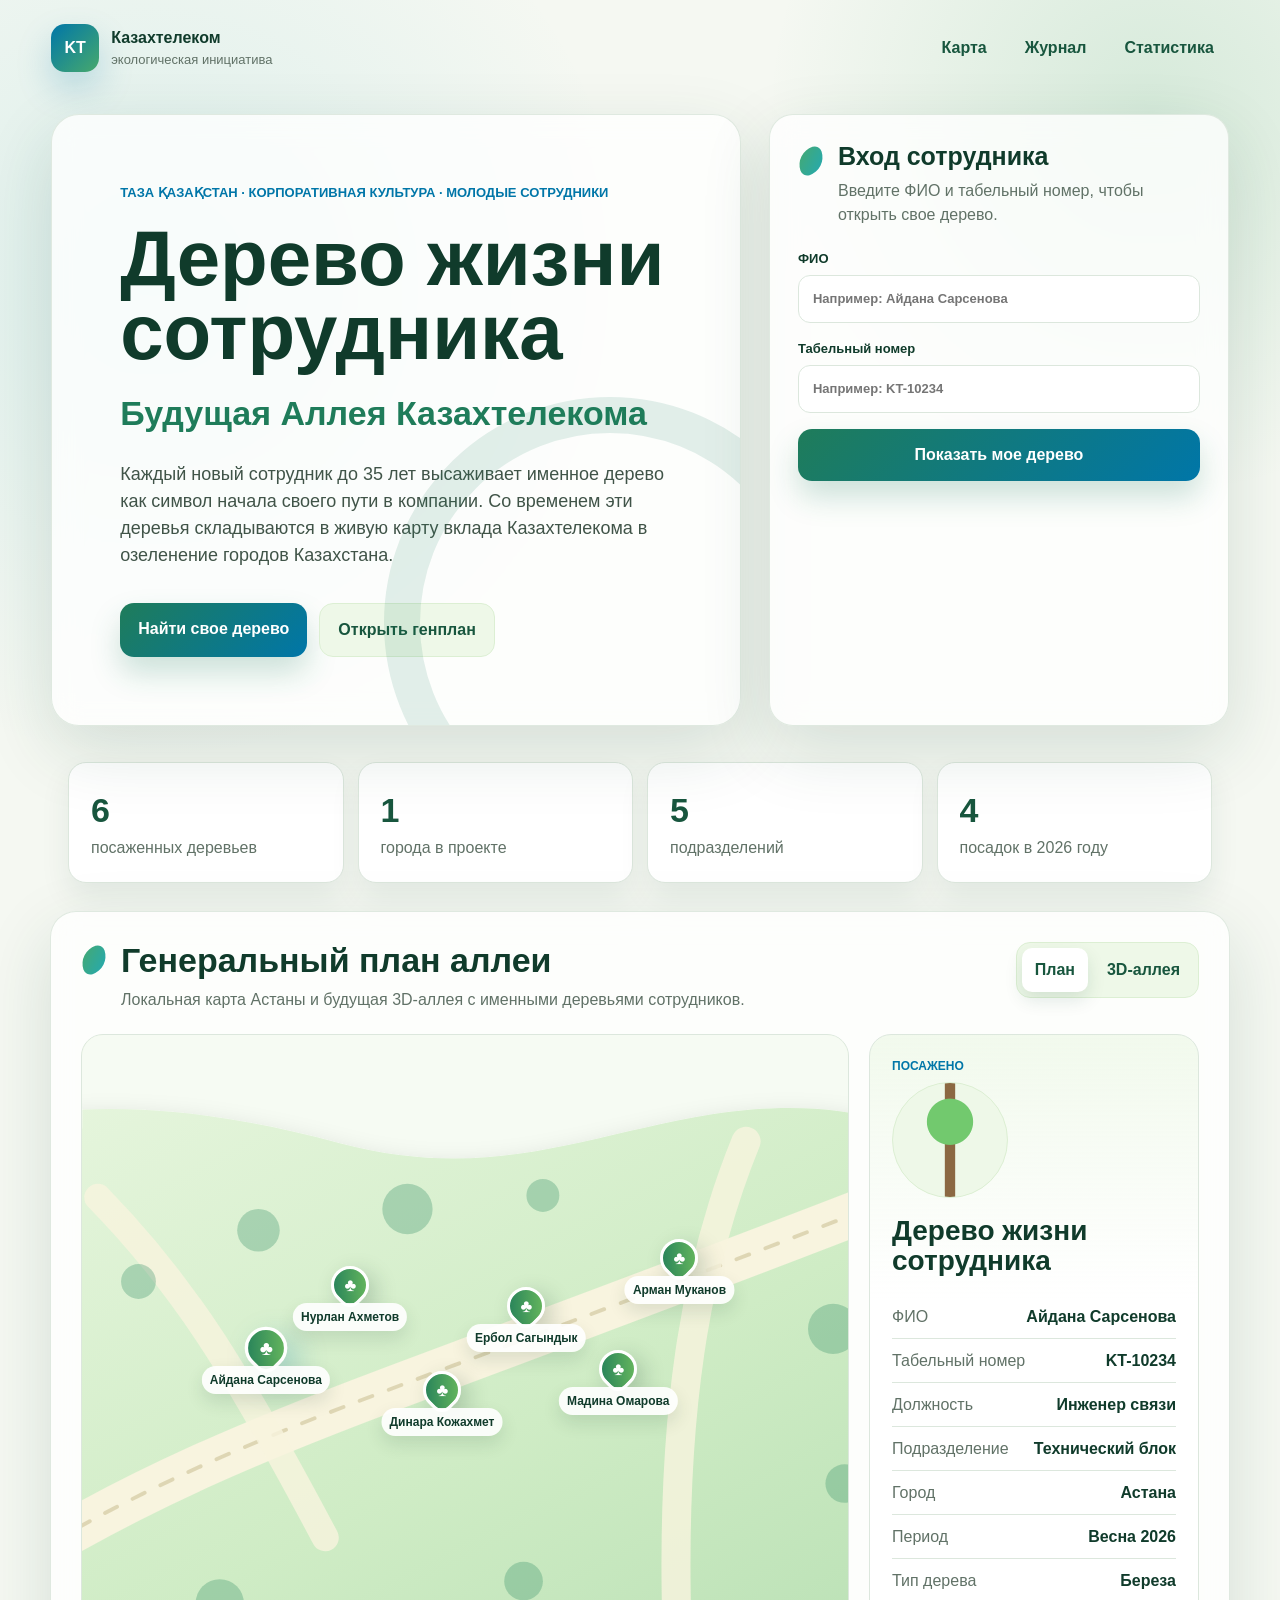
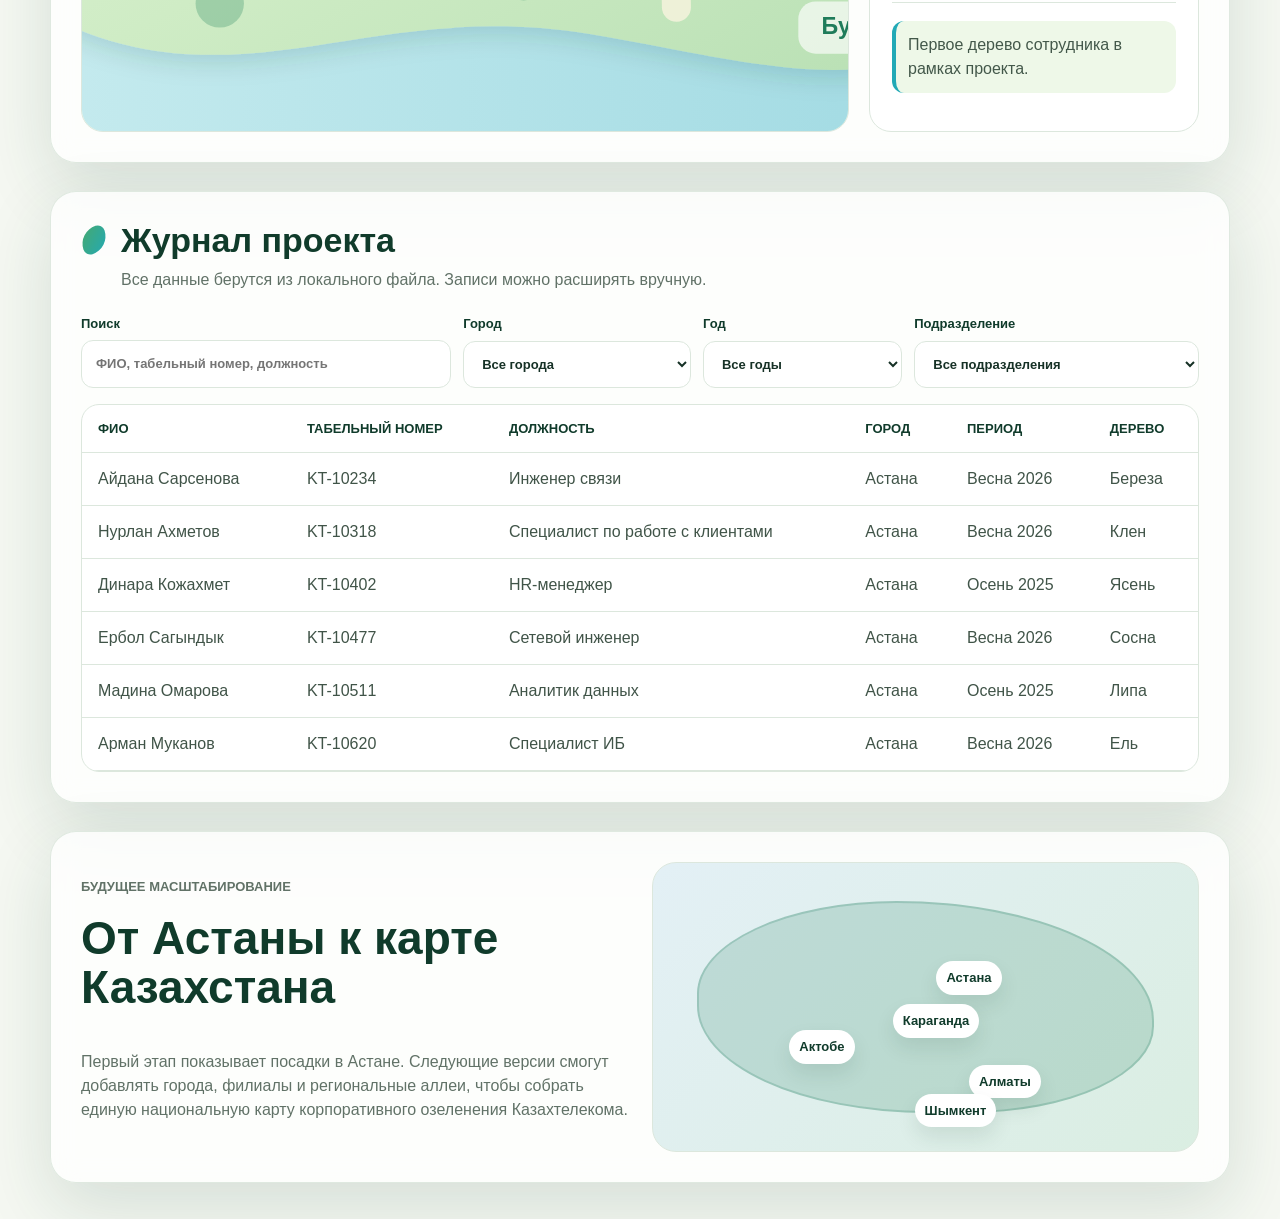
==== index.html @ 1dc07daa "Initial local Kazakhtelecom tree alley site" ====
<!doctype html>
<html lang="ru">
  <head>
    <meta charset="utf-8" />
    <meta name="viewport" content="width=device-width, initial-scale=1" />
    <title>Дерево жизни сотрудника | Казахтелеком</title>
    <meta
      name="description"
      content="Локальный внутренний сайт проекта «Дерево жизни сотрудника» для Будущей Аллеи Казахтелекома."
    />
    <link rel="stylesheet" href="style.css" />
  </head>
  <body>
    <div class="app-shell">
      <header class="hero">
        <nav class="topbar" aria-label="Главная навигация">
          <a class="brand" href="#top" aria-label="Казахтелеком, Дерево жизни сотрудника">
            <span class="brand-mark">KT</span>
            <span>
              <span class="brand-name">Казахтелеком</span>
              <span class="brand-caption">экологическая инициатива</span>
            </span>
          </a>

          <div class="nav-actions">
            <a href="#map">Карта</a>
            <a href="#journal">Журнал</a>
            <a href="#stats">Статистика</a>
          </div>
        </nav>

        <section id="top" class="hero-grid">
          <div class="hero-copy">
            <p class="eyebrow">Таза Қазақстан · корпоративная культура · молодые сотрудники</p>
            <h1>Дерево жизни сотрудника</h1>
            <p class="subtitle">Будущая Аллея Казахтелекома</p>
            <p class="hero-text">
              Каждый новый сотрудник до 35 лет высаживает именное дерево как символ
              начала своего пути в компании. Со временем эти деревья складываются в
              живую карту вклада Казахтелекома в озеленение городов Казахстана.
            </p>

            <div class="hero-actions">
              <a class="primary-action" href="#login">Найти свое дерево</a>
              <a class="secondary-action" href="#map">Открыть генплан</a>
            </div>
          </div>

          <aside class="login-card" id="login" aria-labelledby="login-title">
            <div class="section-heading compact">
              <span class="leaf-dot"></span>
              <div>
                <h2 id="login-title">Вход сотрудника</h2>
                <p>Введите ФИО и табельный номер, чтобы открыть свое дерево.</p>
              </div>
            </div>

            <form id="loginForm" class="login-form">
              <label>
                <span>ФИО</span>
                <input id="fullNameInput" type="text" autocomplete="name" placeholder="Например: Айдана Сарсенова" />
              </label>

              <label>
                <span>Табельный номер</span>
                <input id="employeeNumberInput" type="text" autocomplete="off" placeholder="Например: KT-10234" />
              </label>

              <button type="submit">Показать мое дерево</button>
              <p id="loginMessage" class="form-message" role="status"></p>
            </form>
          </aside>
        </section>
      </header>

      <main>
        <section class="metrics" id="stats" aria-label="Статистика проекта">
          <article>
            <span id="totalTrees">0</span>
            <p>посаженных деревьев</p>
          </article>
          <article>
            <span id="totalCities">0</span>
            <p>города в проекте</p>
          </article>
          <article>
            <span id="totalDepartments">0</span>
            <p>подразделений</p>
          </article>
          <article>
            <span id="currentYearTrees">0</span>
            <p>посадок в 2026 году</p>
          </article>
        </section>

        <section class="workspace" id="map">
          <div class="workspace-header">
            <div class="section-heading">
              <span class="leaf-dot"></span>
              <div>
                <h2>Генеральный план аллеи</h2>
                <p>Локальная карта Астаны и будущая 3D-аллея с именными деревьями сотрудников.</p>
              </div>
            </div>

            <div class="view-toggle" role="tablist" aria-label="Переключение вида">
              <button class="active" type="button" data-view="plan" role="tab" aria-selected="true">План</button>
              <button type="button" data-view="alley" role="tab" aria-selected="false">3D-аллея</button>
            </div>
          </div>

          <div class="map-layout">
            <div class="map-panel active" id="planView">
              <img class="plan-image" src="assets/maps/astana-plan.svg" alt="Схема будущей Аллеи Казахтелекома в Астане" />
              <div id="treeLayer" class="tree-layer" aria-label="Именные деревья на карте"></div>
            </div>

            <div class="alley-panel" id="alleyView" aria-label="Условная 3D-аллея">
              <div class="sun"></div>
              <div class="alley-road"></div>
              <div id="alleyTrees" class="alley-trees"></div>
            </div>

            <aside class="tree-card" id="treeCard" aria-live="polite">
              <p class="card-kicker">Выберите дерево</p>
              <h3>Дерево жизни сотрудника</h3>
              <p class="empty-card">Нажмите на дерево на плане или найдите сотрудника через вход.</p>
            </aside>
          </div>
        </section>

        <section class="journal-section" id="journal">
          <div class="section-heading">
            <span class="leaf-dot"></span>
            <div>
              <h2>Журнал проекта</h2>
              <p>Все данные берутся из локального файла. Записи можно расширять вручную.</p>
            </div>
          </div>

          <div class="filters" aria-label="Фильтры журнала">
            <label>
              <span>Поиск</span>
              <input id="searchInput" type="search" placeholder="ФИО, табельный номер, должность" />
            </label>
            <label>
              <span>Город</span>
              <select id="cityFilter"></select>
            </label>
            <label>
              <span>Год</span>
              <select id="yearFilter"></select>
            </label>
            <label>
              <span>Подразделение</span>
              <select id="departmentFilter"></select>
            </label>
          </div>

          <div class="table-wrap">
            <table>
              <thead>
                <tr>
                  <th>ФИО</th>
                  <th>Табельный номер</th>
                  <th>Должность</th>
                  <th>Город</th>
                  <th>Период</th>
                  <th>Дерево</th>
                </tr>
              </thead>
              <tbody id="journalBody"></tbody>
            </table>
          </div>
        </section>

        <section class="future-section">
          <div>
            <p class="eyebrow">Будущее масштабирование</p>
            <h2>От Астаны к карте Казахстана</h2>
            <p>
              Первый этап показывает посадки в Астане. Следующие версии смогут добавлять
              города, филиалы и региональные аллеи, чтобы собрать единую национальную
              карту корпоративного озеленения Казахтелекома.
            </p>
          </div>
          <div class="kazakhstan-map" aria-label="Схема масштабирования по Казахстану">
            <span>Астана</span>
            <span>Алматы</span>
            <span>Шымкент</span>
            <span>Караганда</span>
            <span>Актобе</span>
          </div>
        </section>
      </main>
    </div>

    <script src="data/trees.js"></script>
    <script src="script.js"></script>
  </body>
</html>
---- style.css ----
:root {
  --green-900: #103b2b;
  --green-800: #18563e;
  --green-700: #1f7c5a;
  --green-500: #47a96d;
  --green-200: #dcefd3;
  --green-100: #eef8e8;
  --telecom-blue: #0076a8;
  --telecom-cyan: #22a9b6;
  --surface: #ffffff;
  --soft: #f5f8f2;
  --line: #dce7dd;
  --text: #163126;
  --muted: #617267;
  --shadow: 0 24px 70px rgba(19, 70, 51, 0.14);
}

* {
  box-sizing: border-box;
}

html {
  scroll-behavior: smooth;
}

body {
  margin: 0;
  background:
    radial-gradient(circle at 12% 10%, rgba(34, 169, 182, 0.12), transparent 30rem),
    radial-gradient(circle at 90% 4%, rgba(71, 169, 109, 0.18), transparent 24rem),
    var(--soft);
  color: var(--text);
  font-family: "Segoe UI", Arial, sans-serif;
  line-height: 1.5;
}

button,
input,
select {
  font: inherit;
}

a {
  color: inherit;
  text-decoration: none;
}

.app-shell {
  min-height: 100vh;
}

.hero {
  padding: 24px clamp(18px, 4vw, 56px) 36px;
}

.topbar,
.hero-grid,
.metrics,
.workspace,
.journal-section,
.future-section {
  width: min(1180px, 100%);
  margin: 0 auto;
}

.topbar {
  display: flex;
  align-items: center;
  justify-content: space-between;
  gap: 20px;
  margin-bottom: 42px;
}

.brand {
  display: flex;
  align-items: center;
  gap: 12px;
}

.brand-mark {
  display: grid;
  width: 48px;
  height: 48px;
  place-items: center;
  border-radius: 14px;
  background: linear-gradient(135deg, var(--telecom-blue), var(--green-500));
  color: #fff;
  font-weight: 800;
  letter-spacing: 0;
  box-shadow: 0 16px 35px rgba(0, 118, 168, 0.22);
}

.brand-name,
.brand-caption {
  display: block;
}

.brand-name {
  font-weight: 800;
  color: var(--green-900);
}

.brand-caption {
  color: var(--muted);
  font-size: 13px;
}

.nav-actions {
  display: flex;
  gap: 8px;
  color: var(--green-800);
  font-weight: 700;
}

.nav-actions a {
  border: 1px solid transparent;
  border-radius: 999px;
  padding: 9px 14px;
}

.nav-actions a:hover {
  background: rgba(255, 255, 255, 0.72);
  border-color: var(--line);
}

.hero-grid {
  display: grid;
  grid-template-columns: minmax(0, 1.2fr) minmax(320px, 0.8fr);
  gap: 28px;
  align-items: stretch;
}

.hero-copy,
.login-card,
.workspace,
.journal-section,
.future-section {
  background: rgba(255, 255, 255, 0.78);
  border: 1px solid rgba(220, 231, 221, 0.9);
  box-shadow: var(--shadow);
  backdrop-filter: blur(14px);
}

.hero-copy {
  min-height: 520px;
  padding: clamp(32px, 6vw, 68px);
  border-radius: 28px;
  position: relative;
  overflow: hidden;
}

.hero-copy::after {
  content: "";
  position: absolute;
  right: -96px;
  bottom: -124px;
  width: 380px;
  height: 380px;
  border: 36px solid rgba(31, 124, 90, 0.12);
  border-radius: 50%;
}

.eyebrow {
  color: var(--telecom-blue);
  font-size: 13px;
  font-weight: 800;
  letter-spacing: 0;
  margin: 0 0 18px;
  text-transform: uppercase;
}

h1,
h2,
h3,
p {
  margin-top: 0;
}

h1 {
  max-width: 760px;
  color: var(--green-900);
  font-size: clamp(44px, 7vw, 78px);
  line-height: 0.96;
  margin-bottom: 18px;
}

.subtitle {
  color: var(--green-700);
  font-size: clamp(22px, 3vw, 34px);
  font-weight: 800;
  margin-bottom: 22px;
}

.hero-text {
  max-width: 680px;
  color: #405448;
  font-size: 18px;
}

.hero-actions {
  display: flex;
  flex-wrap: wrap;
  gap: 12px;
  margin-top: 34px;
}

.primary-action,
.secondary-action,
.login-form button {
  border: 0;
  border-radius: 14px;
  cursor: pointer;
  font-weight: 800;
  padding: 14px 18px;
}

.primary-action,
.login-form button {
  background: linear-gradient(135deg, var(--green-700), var(--telecom-blue));
  color: #fff;
  box-shadow: 0 16px 30px rgba(31, 124, 90, 0.22);
}

.secondary-action {
  background: var(--green-100);
  color: var(--green-800);
  border: 1px solid var(--green-200);
}

.login-card {
  border-radius: 24px;
  padding: 28px;
}

.section-heading {
  display: flex;
  align-items: flex-start;
  gap: 14px;
  margin-bottom: 22px;
}

.section-heading h2 {
  color: var(--green-900);
  font-size: clamp(24px, 3vw, 34px);
  line-height: 1.1;
  margin-bottom: 8px;
}

.section-heading p {
  color: var(--muted);
  margin-bottom: 0;
}

.section-heading.compact h2 {
  font-size: 25px;
}

.leaf-dot {
  flex: 0 0 auto;
  width: 26px;
  height: 26px;
  margin-top: 5px;
  border-radius: 80% 8px 80% 8px;
  background: linear-gradient(135deg, var(--green-500), var(--telecom-cyan));
  transform: rotate(-18deg);
}

.login-form {
  display: grid;
  gap: 16px;
}

.login-form label,
.filters label {
  display: grid;
  gap: 7px;
  color: var(--green-900);
  font-size: 13px;
  font-weight: 800;
}

.login-form input,
.filters input,
.filters select {
  width: 100%;
  border: 1px solid var(--line);
  border-radius: 12px;
  background: #fff;
  color: var(--text);
  padding: 13px 14px;
  outline: none;
}

.login-form input:focus,
.filters input:focus,
.filters select:focus {
  border-color: var(--telecom-cyan);
  box-shadow: 0 0 0 4px rgba(34, 169, 182, 0.14);
}

.form-message {
  min-height: 22px;
  color: var(--muted);
  font-size: 14px;
  margin-bottom: 0;
}

.metrics {
  display: grid;
  grid-template-columns: repeat(4, 1fr);
  gap: 14px;
  padding: 0 clamp(18px, 4vw, 0px);
}

.metrics article {
  background: #fff;
  border: 1px solid var(--line);
  border-radius: 18px;
  padding: 22px;
  box-shadow: 0 14px 30px rgba(19, 70, 51, 0.08);
}

.metrics span {
  display: block;
  color: var(--green-800);
  font-size: 34px;
  font-weight: 900;
}

.metrics p {
  color: var(--muted);
  margin-bottom: 0;
}

.workspace,
.journal-section,
.future-section {
  border-radius: 26px;
  margin-top: 28px;
  padding: clamp(18px, 3vw, 30px);
}

.workspace-header {
  display: flex;
  justify-content: space-between;
  gap: 20px;
  align-items: flex-start;
}

.view-toggle {
  display: flex;
  gap: 6px;
  background: var(--green-100);
  border: 1px solid var(--green-200);
  border-radius: 14px;
  padding: 5px;
}

.view-toggle button {
  border: 0;
  border-radius: 10px;
  background: transparent;
  color: var(--green-800);
  cursor: pointer;
  font-weight: 800;
  padding: 10px 13px;
}

.view-toggle button.active {
  background: #fff;
  box-shadow: 0 8px 18px rgba(19, 70, 51, 0.12);
}

.map-layout {
  display: grid;
  grid-template-columns: minmax(0, 1fr) 330px;
  gap: 20px;
  align-items: stretch;
}

.map-panel,
.alley-panel {
  position: relative;
  display: none;
  min-height: 520px;
  overflow: hidden;
  border: 1px solid var(--line);
  border-radius: 22px;
  background: #eaf6df;
}

.map-panel.active,
.alley-panel.active {
  display: block;
}

.plan-image {
  position: absolute;
  inset: 0;
  width: 100%;
  height: 100%;
  object-fit: cover;
}

.tree-layer {
  position: absolute;
  inset: 0;
}

.tree-pin {
  position: absolute;
  display: grid;
  width: 38px;
  height: 38px;
  place-items: center;
  border: 3px solid #fff;
  border-radius: 50% 50% 50% 12px;
  background: linear-gradient(135deg, var(--green-700), #6ebd5d);
  color: #fff;
  cursor: pointer;
  font-size: 18px;
  box-shadow: 0 10px 22px rgba(16, 59, 43, 0.22);
  transform: translate(-50%, -50%) rotate(-45deg);
  transition: transform 0.18s ease, box-shadow 0.18s ease;
}

.tree-pin span {
  transform: rotate(45deg);
}

.tree-pin:hover,
.tree-pin.selected {
  box-shadow: 0 14px 28px rgba(0, 118, 168, 0.28);
  transform: translate(-50%, -50%) rotate(-45deg) scale(1.12);
}

.tree-label {
  position: absolute;
  transform: translate(-50%, 18px);
  max-width: 150px;
  border-radius: 999px;
  background: rgba(255, 255, 255, 0.9);
  color: var(--green-900);
  font-size: 12px;
  font-weight: 800;
  padding: 5px 8px;
  text-align: center;
  box-shadow: 0 8px 18px rgba(16, 59, 43, 0.12);
  pointer-events: none;
}

.alley-panel {
  background:
    linear-gradient(180deg, rgba(183, 231, 239, 0.7), transparent 44%),
    linear-gradient(180deg, #dff3d4 0%, #9fd083 100%);
  perspective: 820px;
}

.sun {
  position: absolute;
  top: 42px;
  right: 58px;
  width: 92px;
  height: 92px;
  border-radius: 50%;
  background: #ffe39b;
  box-shadow: 0 0 55px rgba(255, 208, 83, 0.45);
}

.alley-road {
  position: absolute;
  left: 50%;
  bottom: -42px;
  width: 44%;
  height: 84%;
  background: linear-gradient(180deg, rgba(246, 239, 196, 0.4), #d9c98d);
  clip-path: polygon(42% 0, 58% 0, 100% 100%, 0 100%);
  transform: translateX(-50%) rotateX(62deg);
  transform-origin: bottom center;
}

.alley-tree {
  position: absolute;
  display: grid;
  justify-items: center;
  gap: 4px;
  border: 0;
  background: transparent;
  cursor: pointer;
  transform: translate(-50%, -50%);
}

.alley-crown {
  width: var(--size);
  height: var(--size);
  border-radius: 50% 50% 44% 56%;
  background: radial-gradient(circle at 35% 30%, #7ed274, var(--green-700));
  box-shadow: 0 14px 24px rgba(16, 59, 43, 0.2);
}

.alley-trunk {
  width: calc(var(--size) * 0.16);
  height: calc(var(--size) * 0.42);
  margin-top: -5px;
  border-radius: 8px;
  background: #806242;
}

.alley-name {
  max-width: 130px;
  border-radius: 8px;
  background: rgba(255, 255, 255, 0.9);
  color: var(--green-900);
  font-size: 12px;
  font-weight: 800;
  padding: 4px 7px;
}

.tree-card {
  min-height: 520px;
  border: 1px solid var(--line);
  border-radius: 22px;
  background:
    linear-gradient(180deg, rgba(238, 248, 232, 0.8), #fff 38%),
    #fff;
  padding: 22px;
}

.card-kicker {
  color: var(--telecom-blue);
  font-size: 12px;
  font-weight: 900;
  text-transform: uppercase;
  margin-bottom: 7px;
}

.tree-card h3 {
  color: var(--green-900);
  font-size: 28px;
  line-height: 1.1;
}

.empty-card {
  color: var(--muted);
}

.tree-avatar {
  display: grid;
  width: 116px;
  height: 116px;
  place-items: center;
  border-radius: 50%;
  background:
    radial-gradient(circle at 50% 34%, #72c96e 0 24%, transparent 25%),
    linear-gradient(90deg, transparent 45%, #8b6842 46% 54%, transparent 55%),
    var(--green-100);
  border: 1px solid var(--green-200);
  margin-bottom: 18px;
}

.tree-details {
  display: grid;
  gap: 10px;
  margin: 18px 0;
}

.tree-details div {
  display: flex;
  justify-content: space-between;
  gap: 16px;
  border-bottom: 1px solid var(--line);
  padding-bottom: 9px;
}

.tree-details dt {
  color: var(--muted);
}

.tree-details dd {
  margin: 0;
  color: var(--green-900);
  font-weight: 800;
  text-align: right;
}

.note {
  border-left: 4px solid var(--telecom-cyan);
  background: var(--green-100);
  border-radius: 12px;
  color: #43584a;
  padding: 12px;
}

.filters {
  display: grid;
  grid-template-columns: 1.3fr 0.8fr 0.7fr 1fr;
  gap: 12px;
  margin-bottom: 16px;
}

.table-wrap {
  overflow-x: auto;
  border: 1px solid var(--line);
  border-radius: 18px;
  background: #fff;
}

table {
  width: 100%;
  min-width: 840px;
  border-collapse: collapse;
}

th,
td {
  border-bottom: 1px solid var(--line);
  padding: 14px 16px;
  text-align: left;
}

th {
  color: var(--green-900);
  font-size: 13px;
  text-transform: uppercase;
}

td {
  color: #405448;
}

tbody tr {
  cursor: pointer;
}

tbody tr:hover {
  background: var(--green-100);
}

.future-section {
  display: grid;
  grid-template-columns: 1fr 1fr;
  gap: 24px;
  align-items: center;
  margin-bottom: 36px;
}

.future-section h2 {
  color: var(--green-900);
  font-size: clamp(28px, 4vw, 46px);
  line-height: 1.06;
}

.future-section p {
  color: var(--muted);
}

.kazakhstan-map {
  position: relative;
  min-height: 290px;
  border: 1px solid var(--line);
  border-radius: 24px;
  background:
    linear-gradient(135deg, rgba(0, 118, 168, 0.11), rgba(71, 169, 109, 0.2)),
    #fff;
  overflow: hidden;
}

.kazakhstan-map::before {
  content: "";
  position: absolute;
  inset: 38px 44px;
  border-radius: 45% 58% 42% 52%;
  background: rgba(31, 124, 90, 0.18);
  border: 2px solid rgba(31, 124, 90, 0.22);
}

.kazakhstan-map span {
  position: absolute;
  border-radius: 999px;
  background: #fff;
  color: var(--green-900);
  font-size: 13px;
  font-weight: 900;
  padding: 7px 10px;
  box-shadow: 0 10px 20px rgba(16, 59, 43, 0.1);
}

.kazakhstan-map span:nth-child(1) { left: 52%; top: 34%; }
.kazakhstan-map span:nth-child(2) { left: 58%; top: 70%; }
.kazakhstan-map span:nth-child(3) { left: 48%; top: 80%; }
.kazakhstan-map span:nth-child(4) { left: 44%; top: 49%; }
.kazakhstan-map span:nth-child(5) { left: 25%; top: 58%; }

@media (max-width: 940px) {
  .hero-grid,
  .map-layout,
  .future-section {
    grid-template-columns: 1fr;
  }

  .metrics,
  .filters {
    grid-template-columns: repeat(2, 1fr);
  }

  .tree-card {
    min-height: auto;
  }
}

@media (max-width: 640px) {
  .topbar,
  .workspace-header {
    align-items: flex-start;
    flex-direction: column;
  }

  .nav-actions {
    flex-wrap: wrap;
  }

  .hero-copy {
    min-height: auto;
  }

  .metrics,
  .filters {
    grid-template-columns: 1fr;
  }

  .map-panel,
  .alley-panel {
    min-height: 430px;
  }
}
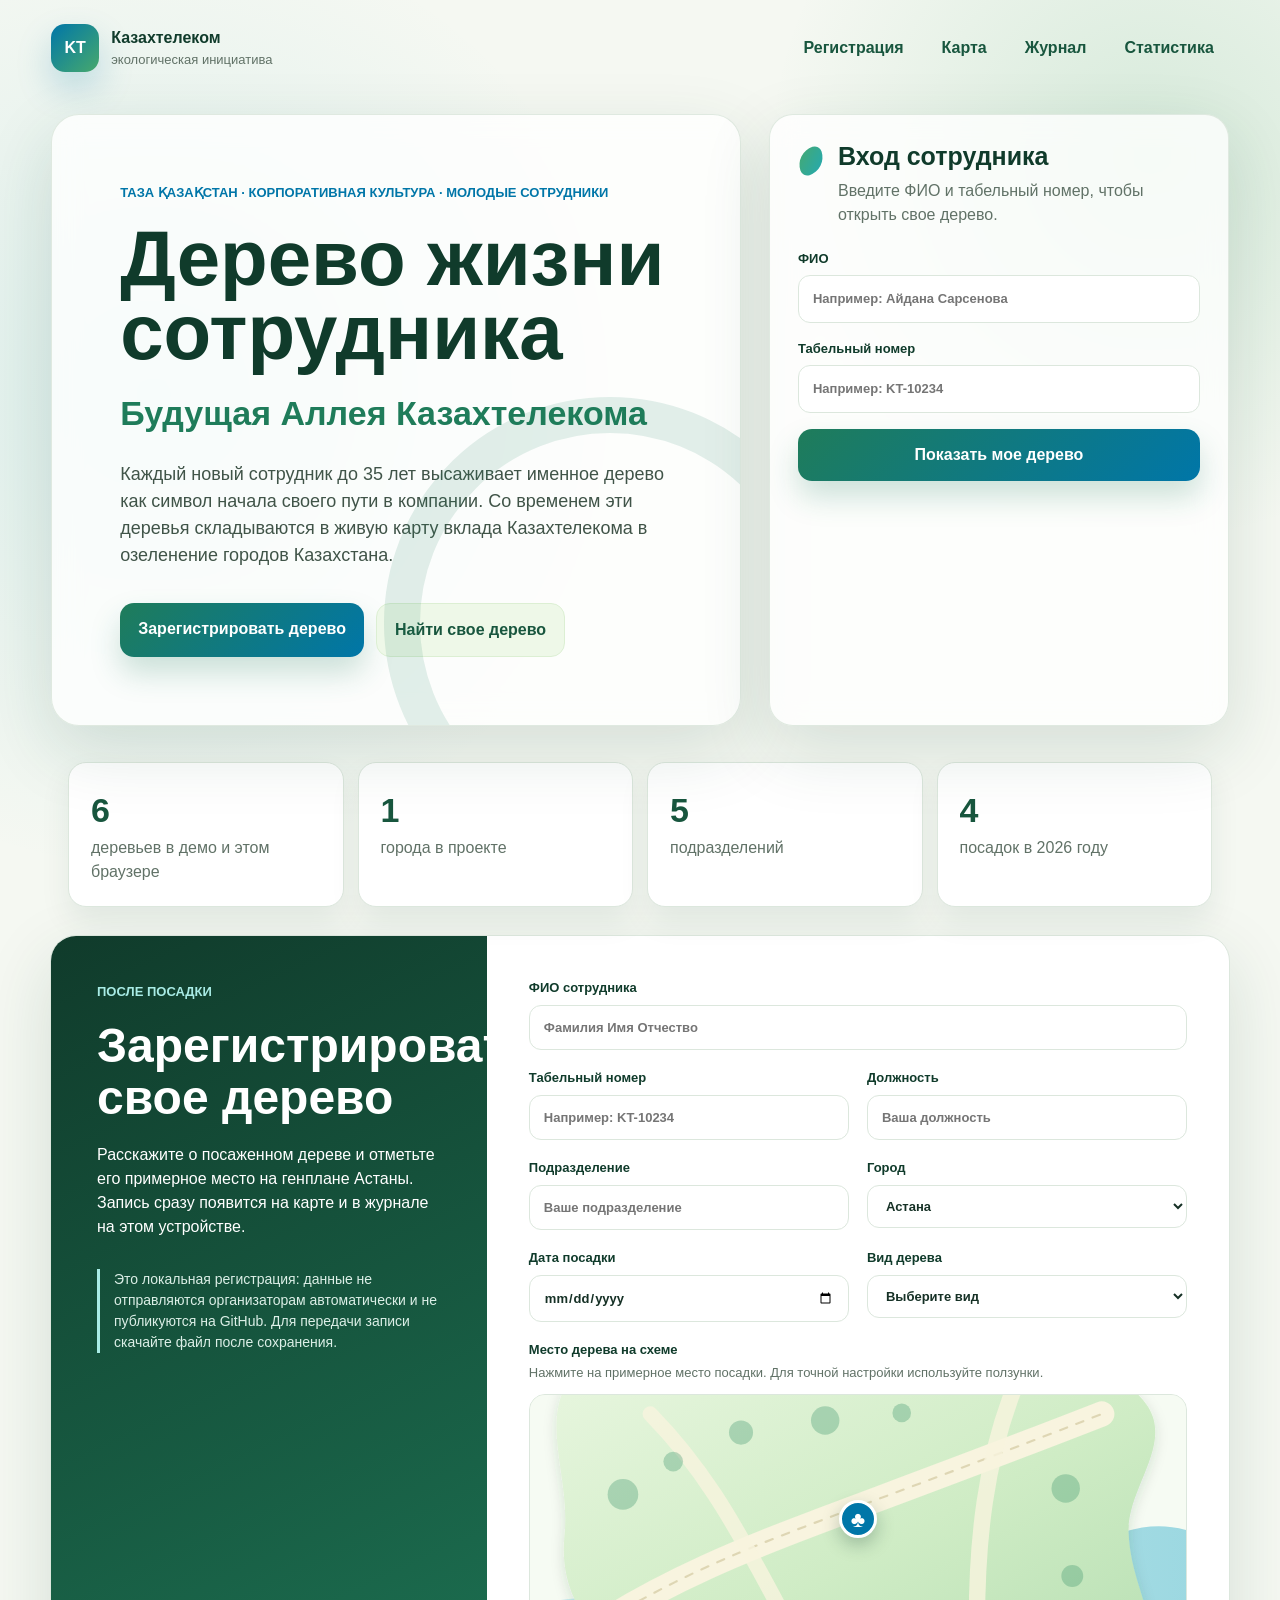
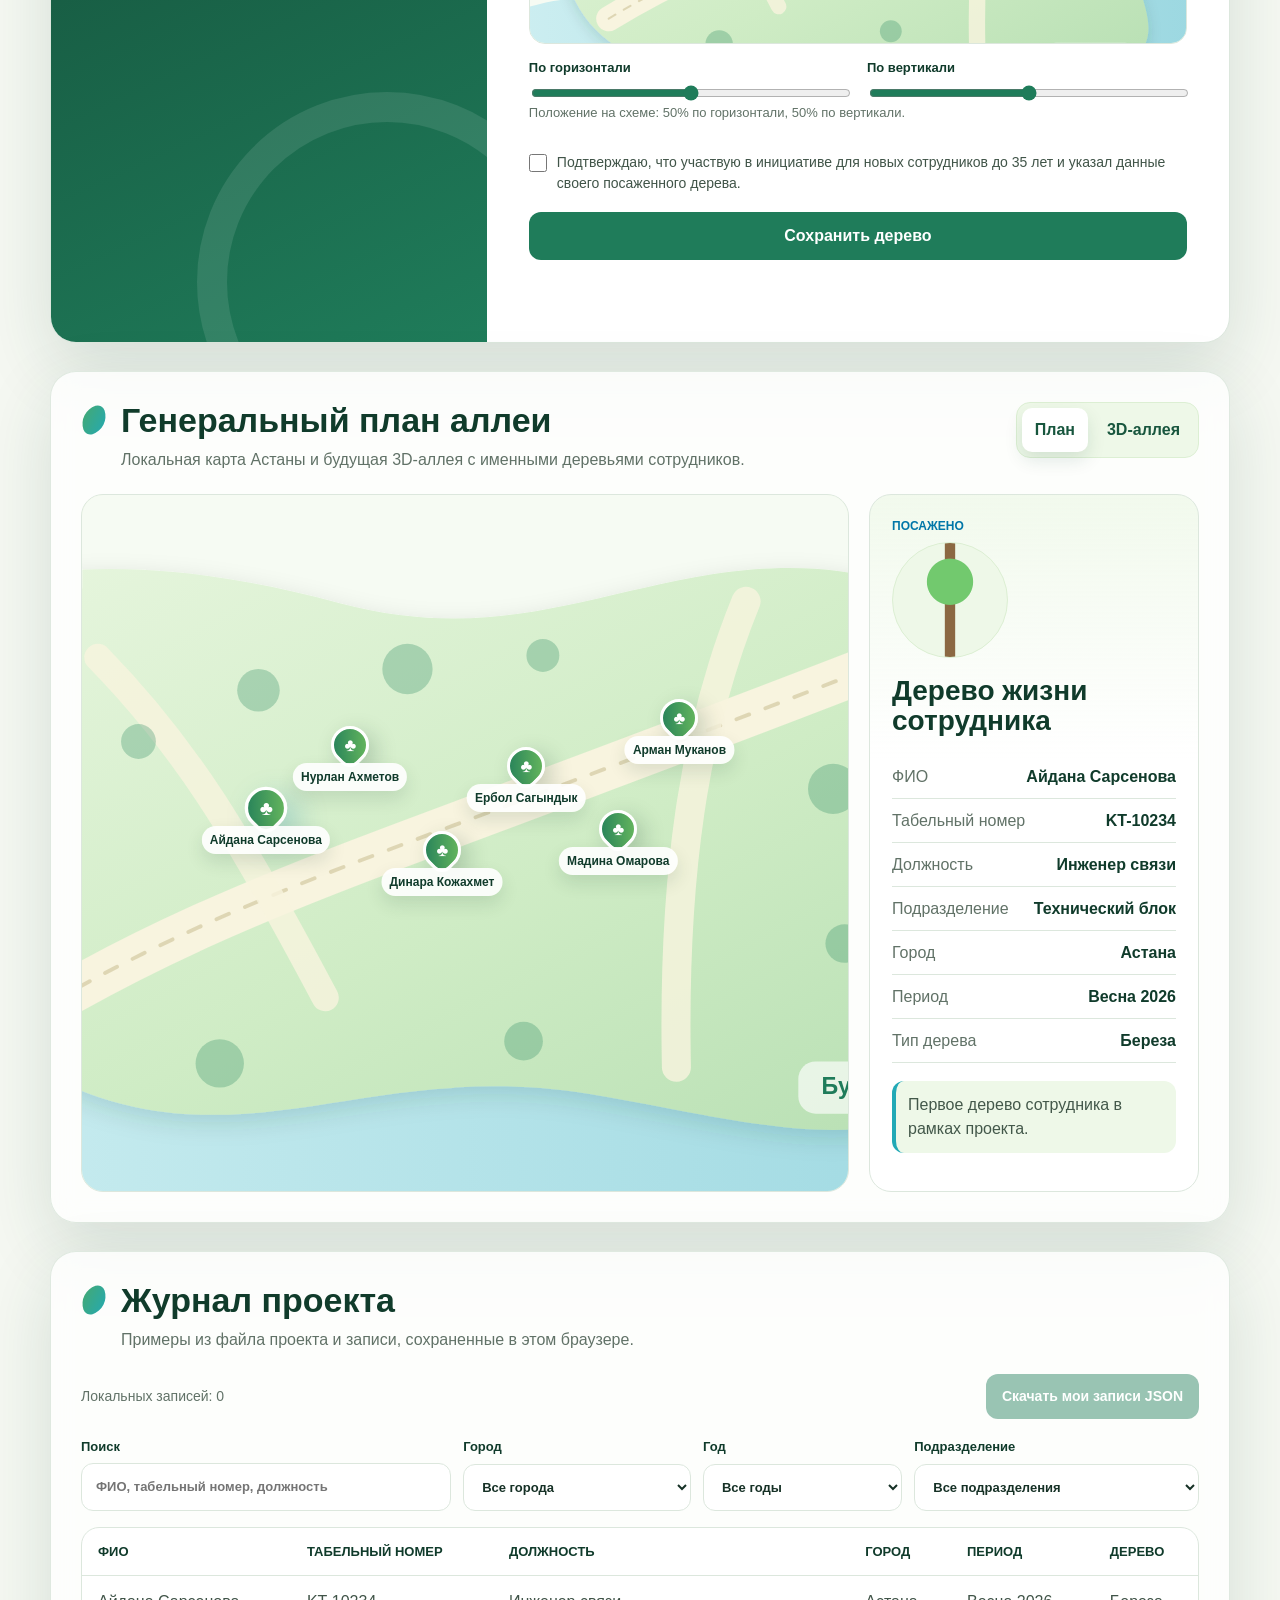
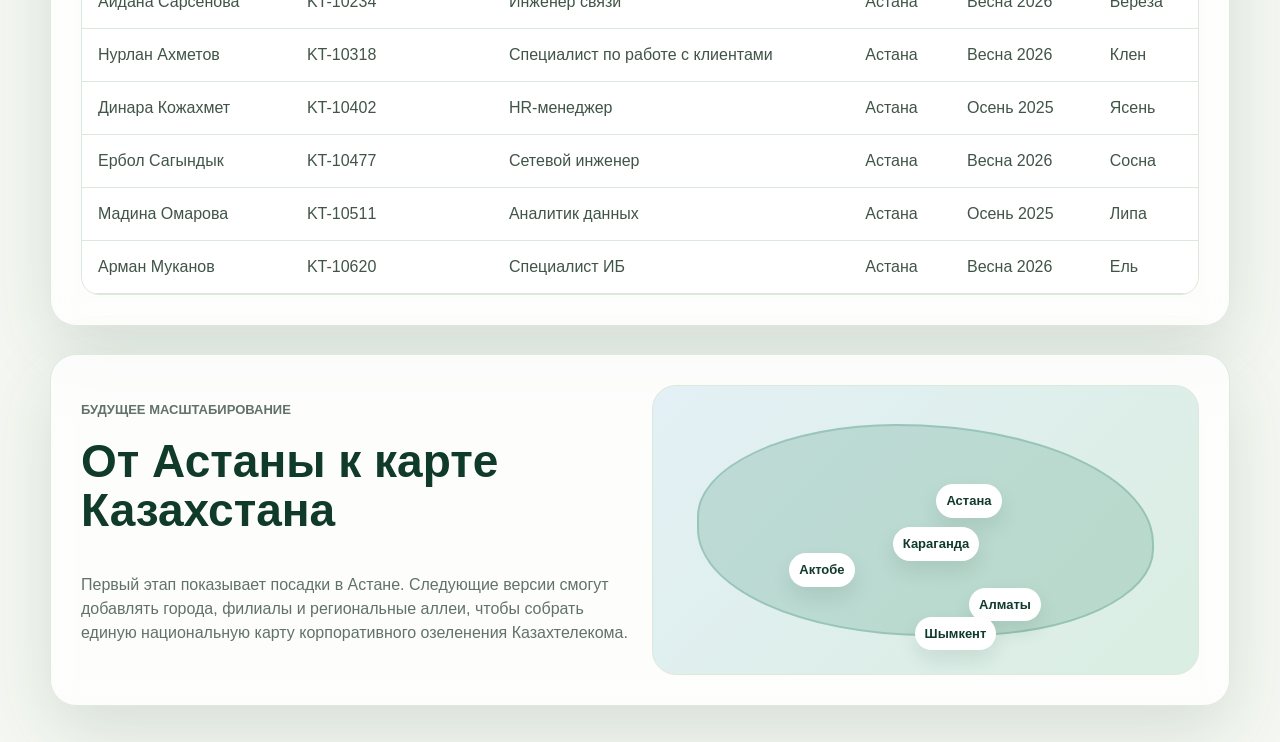
==== commit 54ac8379: "Add local employee tree registration form" ====
--- a/index.html
+++ b/index.html
@@ -23,6 +23,7 @@
           </a>
 
           <div class="nav-actions">
+            <a href="#registration">Регистрация</a>
             <a href="#map">Карта</a>
             <a href="#journal">Журнал</a>
             <a href="#stats">Статистика</a>
@@ -41,8 +42,8 @@
             </p>
 
             <div class="hero-actions">
-              <a class="primary-action" href="#login">Найти свое дерево</a>
-              <a class="secondary-action" href="#map">Открыть генплан</a>
+              <a class="primary-action" href="#registration">Зарегистрировать дерево</a>
+              <a class="secondary-action" href="#login">Найти свое дерево</a>
             </div>
           </div>
 
@@ -77,7 +78,7 @@
         <section class="metrics" id="stats" aria-label="Статистика проекта">
           <article>
             <span id="totalTrees">0</span>
-            <p>посаженных деревьев</p>
+            <p>деревьев в демо и этом браузере</p>
           </article>
           <article>
             <span id="totalCities">0</span>
@@ -89,8 +90,91 @@
           </article>
           <article>
             <span id="currentYearTrees">0</span>
-            <p>посадок в 2026 году</p>
-          </article>
+            <p>посадок в <span id="currentYearLabel">2026</span> году</p>
+          </article>
+        </section>
+
+        <section class="registration-section" id="registration" aria-labelledby="registration-title">
+          <div class="registration-intro">
+            <p class="eyebrow">После посадки</p>
+            <h2 id="registration-title">Зарегистрировать свое дерево</h2>
+            <p>Расскажите о посаженном дереве и отметьте его примерное место на генплане Астаны. Запись сразу появится на карте и в журнале на этом устройстве.</p>
+            <p class="privacy-note">Это локальная регистрация: данные не отправляются организаторам автоматически и не публикуются на GitHub. Для передачи записи скачайте файл после сохранения.</p>
+          </div>
+
+          <div class="registration-form-wrap">
+            <form id="registrationForm" class="registration-form">
+              <label class="form-field full" for="registerName">
+                <span>ФИО сотрудника</span>
+                <input id="registerName" name="fullName" type="text" autocomplete="name" minlength="5" maxlength="120" placeholder="Фамилия Имя Отчество" required />
+              </label>
+              <label class="form-field" for="registerNumber">
+                <span>Табельный номер</span>
+                <input id="registerNumber" name="employeeNumber" type="text" autocomplete="off" maxlength="30" placeholder="Например: KT-10234" required />
+              </label>
+              <label class="form-field" for="registerPosition">
+                <span>Должность</span>
+                <input id="registerPosition" name="position" type="text" maxlength="100" placeholder="Ваша должность" required />
+              </label>
+              <label class="form-field" for="registerDepartment">
+                <span>Подразделение</span>
+                <input id="registerDepartment" name="department" type="text" maxlength="100" placeholder="Ваше подразделение" required />
+              </label>
+              <label class="form-field" for="registerCity">
+                <span>Город</span>
+                <select id="registerCity" name="city" required>
+                  <option value="Астана">Астана</option>
+                </select>
+              </label>
+              <label class="form-field" for="registerDate">
+                <span>Дата посадки</span>
+                <input id="registerDate" name="plantingDate" type="date" required />
+              </label>
+              <label class="form-field" for="registerTreeType">
+                <span>Вид дерева</span>
+                <select id="registerTreeType" name="treeType" required>
+                  <option value="">Выберите вид</option>
+                  <option value="Береза">Береза</option>
+                  <option value="Ель">Ель</option>
+                  <option value="Клен">Клен</option>
+                  <option value="Липа">Липа</option>
+                  <option value="Сосна">Сосна</option>
+                  <option value="Ясень">Ясень</option>
+                  <option value="Другое">Другое</option>
+                </select>
+              </label>
+
+              <div class="placement-field full">
+                <p class="field-title">Место дерева на схеме</p>
+                <p class="field-help">Нажмите на примерное место посадки. Для точной настройки используйте ползунки.</p>
+                <div class="registration-map" id="registrationMap">
+                  <img src="assets/maps/astana-plan.svg" alt="Схема будущей аллеи в Астане" />
+                  <span class="placement-pin" id="placementPin" aria-hidden="true">♣</span>
+                </div>
+                <div class="placement-ranges">
+                  <label for="positionX">По горизонтали <input id="positionX" name="positionX" type="range" min="5" max="95" value="50" /></label>
+                  <label for="positionY">По вертикали <input id="positionY" name="positionY" type="range" min="5" max="95" value="50" /></label>
+                </div>
+                <p id="placeCoordinates" class="field-help" aria-live="polite"></p>
+              </div>
+
+              <label class="confirmation full">
+                <input id="ageConfirmation" name="ageConfirmation" type="checkbox" required />
+                <span>Подтверждаю, что участвую в инициативе для новых сотрудников до 35 лет и указал данные своего посаженного дерева.</span>
+              </label>
+
+              <button class="registration-submit full" type="submit">Сохранить дерево</button>
+              <p id="registrationMessage" class="form-message full" role="status"></p>
+            </form>
+
+            <div id="registrationResult" class="registration-result" hidden>
+              <p>Дерево добавлено на карту этого браузера. Скачайте запись, чтобы передать ее организатору проекта.</p>
+              <div class="result-actions">
+                <button id="downloadRegistration" type="button">Скачать запись JSON</button>
+                <a href="#map">Посмотреть на плане</a>
+              </div>
+            </div>
+          </div>
         </section>
 
         <section class="workspace" id="map">
@@ -134,8 +218,13 @@
             <span class="leaf-dot"></span>
             <div>
               <h2>Журнал проекта</h2>
-              <p>Все данные берутся из локального файла. Записи можно расширять вручную.</p>
-            </div>
+              <p>Примеры из файла проекта и записи, сохраненные в этом браузере.</p>
+            </div>
+          </div>
+
+          <div class="journal-toolbar">
+            <span id="localRecordCount">Локальных записей: 0</span>
+            <button id="exportLocalRecords" type="button" disabled>Скачать мои записи JSON</button>
           </div>
 
           <div class="filters" aria-label="Фильтры журнала">
--- a/style.css
+++ b/style.css
@@ -56,6 +56,7 @@
 .topbar,
 .hero-grid,
 .metrics,
+.registration-section,
 .workspace,
 .journal-section,
 .future-section {
@@ -330,6 +331,253 @@
 .metrics p {
   color: var(--muted);
   margin-bottom: 0;
+}
+
+.metrics p span {
+  display: inline;
+  color: inherit;
+  font-size: inherit;
+  font-weight: inherit;
+}
+
+.registration-section {
+  display: grid;
+  grid-template-columns: minmax(270px, 0.74fr) minmax(0, 1.26fr);
+  overflow: hidden;
+  margin-top: 28px;
+  border: 1px solid var(--line);
+  border-radius: 26px;
+  background: #fff;
+  box-shadow: var(--shadow);
+}
+
+.registration-intro {
+  position: relative;
+  overflow: hidden;
+  background: linear-gradient(155deg, var(--green-900), var(--green-700));
+  color: #fff;
+  padding: clamp(26px, 4vw, 46px);
+}
+
+.registration-intro::after {
+  content: "";
+  position: absolute;
+  right: -90px;
+  bottom: -130px;
+  width: 320px;
+  height: 320px;
+  border: 30px solid rgba(255, 255, 255, 0.1);
+  border-radius: 50%;
+}
+
+.registration-intro .eyebrow {
+  color: #a9ece6;
+}
+
+.registration-intro h2 {
+  font-size: clamp(30px, 4vw, 48px);
+  line-height: 1.08;
+  margin-bottom: 20px;
+}
+
+.registration-intro p {
+  max-width: 420px;
+}
+
+.privacy-note {
+  position: relative;
+  z-index: 1;
+  margin-top: 30px;
+  border-left: 3px solid #a9ece6;
+  padding-left: 14px;
+  color: #dcefe7;
+  font-size: 14px;
+}
+
+.registration-form-wrap {
+  padding: clamp(24px, 4vw, 42px);
+}
+
+.registration-form {
+  display: grid;
+  grid-template-columns: repeat(2, minmax(0, 1fr));
+  gap: 18px;
+}
+
+.registration-form .full {
+  grid-column: 1 / -1;
+}
+
+.form-field {
+  display: grid;
+  align-content: start;
+  gap: 7px;
+  color: var(--green-900);
+  font-size: 13px;
+  font-weight: 800;
+}
+
+.form-field input,
+.form-field select {
+  width: 100%;
+  min-width: 0;
+  border: 1px solid var(--line);
+  border-radius: 12px;
+  background: #fff;
+  color: var(--text);
+  padding: 12px 14px;
+  outline: none;
+}
+
+.form-field input:focus,
+.form-field select:focus {
+  border-color: var(--telecom-cyan);
+  box-shadow: 0 0 0 4px rgba(34, 169, 182, 0.14);
+}
+
+.field-title {
+  margin-bottom: 3px;
+  color: var(--green-900);
+  font-size: 13px;
+  font-weight: 800;
+}
+
+.field-help {
+  margin-bottom: 12px;
+  color: var(--muted);
+  font-size: 13px;
+}
+
+.registration-map {
+  position: relative;
+  height: 250px;
+  overflow: hidden;
+  border: 1px solid var(--line);
+  border-radius: 16px;
+  background: var(--green-100);
+  cursor: crosshair;
+}
+
+.registration-map img {
+  display: block;
+  width: 100%;
+  height: 100%;
+  object-fit: cover;
+  pointer-events: none;
+}
+
+.placement-pin {
+  position: absolute;
+  z-index: 1;
+  display: grid;
+  width: 38px;
+  height: 38px;
+  place-items: center;
+  border: 3px solid #fff;
+  border-radius: 50%;
+  background: var(--telecom-blue);
+  color: #fff;
+  font-size: 22px;
+  box-shadow: 0 7px 18px rgba(16, 59, 43, 0.28);
+  transform: translate(-50%, -50%);
+  cursor: crosshair;
+}
+
+.placement-ranges {
+  display: grid;
+  grid-template-columns: 1fr 1fr;
+  gap: 18px;
+  margin-top: 14px;
+}
+
+.placement-ranges label {
+  display: grid;
+  gap: 5px;
+  color: var(--green-900);
+  font-size: 13px;
+  font-weight: 700;
+}
+
+.placement-ranges input {
+  width: 100%;
+  accent-color: var(--green-700);
+}
+
+.confirmation {
+  display: flex;
+  align-items: flex-start;
+  gap: 10px;
+  color: #405448;
+  font-size: 14px;
+}
+
+.confirmation input {
+  width: 18px;
+  height: 18px;
+  flex: 0 0 auto;
+  margin: 2px 0 0;
+  accent-color: var(--green-700);
+}
+
+.registration-submit,
+.registration-result button,
+.journal-toolbar button {
+  border: 0;
+  border-radius: 12px;
+  background: var(--green-700);
+  color: #fff;
+  cursor: pointer;
+  font-weight: 800;
+  padding: 12px 16px;
+}
+
+.registration-submit:hover,
+.registration-result button:hover,
+.journal-toolbar button:hover:not(:disabled) {
+  background: var(--green-800);
+}
+
+.registration-result {
+  margin-top: 18px;
+  border-left: 4px solid var(--telecom-cyan);
+  border-radius: 12px;
+  background: var(--green-100);
+  padding: 16px;
+}
+
+.registration-result[hidden] {
+  display: none;
+}
+
+.registration-result p {
+  margin-bottom: 12px;
+}
+
+.result-actions {
+  display: flex;
+  flex-wrap: wrap;
+  align-items: center;
+  gap: 14px;
+}
+
+.result-actions a {
+  color: var(--telecom-blue);
+  font-weight: 800;
+}
+
+.journal-toolbar {
+  display: flex;
+  align-items: center;
+  justify-content: space-between;
+  gap: 12px;
+  margin-bottom: 18px;
+  color: var(--muted);
+  font-size: 14px;
+}
+
+.journal-toolbar button:disabled {
+  opacity: 0.45;
+  cursor: not-allowed;
 }
 
 .workspace,
@@ -591,6 +839,21 @@
   padding: 12px;
 }
 
+.local-record-note {
+  color: var(--telecom-blue);
+  font-size: 13px;
+  font-weight: 700;
+}
+
+.delete-local-tree {
+  border: 1px solid #d6b3ad;
+  border-radius: 10px;
+  background: #fff;
+  color: #8c3d36;
+  cursor: pointer;
+  padding: 9px 12px;
+}
+
 .filters {
   display: grid;
   grid-template-columns: 1.3fr 0.8fr 0.7fr 1fr;
@@ -694,6 +957,7 @@
 @media (max-width: 940px) {
   .hero-grid,
   .map-layout,
+  .registration-section,
   .future-section {
     grid-template-columns: 1fr;
   }
@@ -728,6 +992,16 @@
     grid-template-columns: 1fr;
   }
 
+  .registration-form,
+  .placement-ranges {
+    grid-template-columns: 1fr;
+  }
+
+  .journal-toolbar {
+    align-items: flex-start;
+    flex-direction: column;
+  }
+
   .map-panel,
   .alley-panel {
     min-height: 430px;
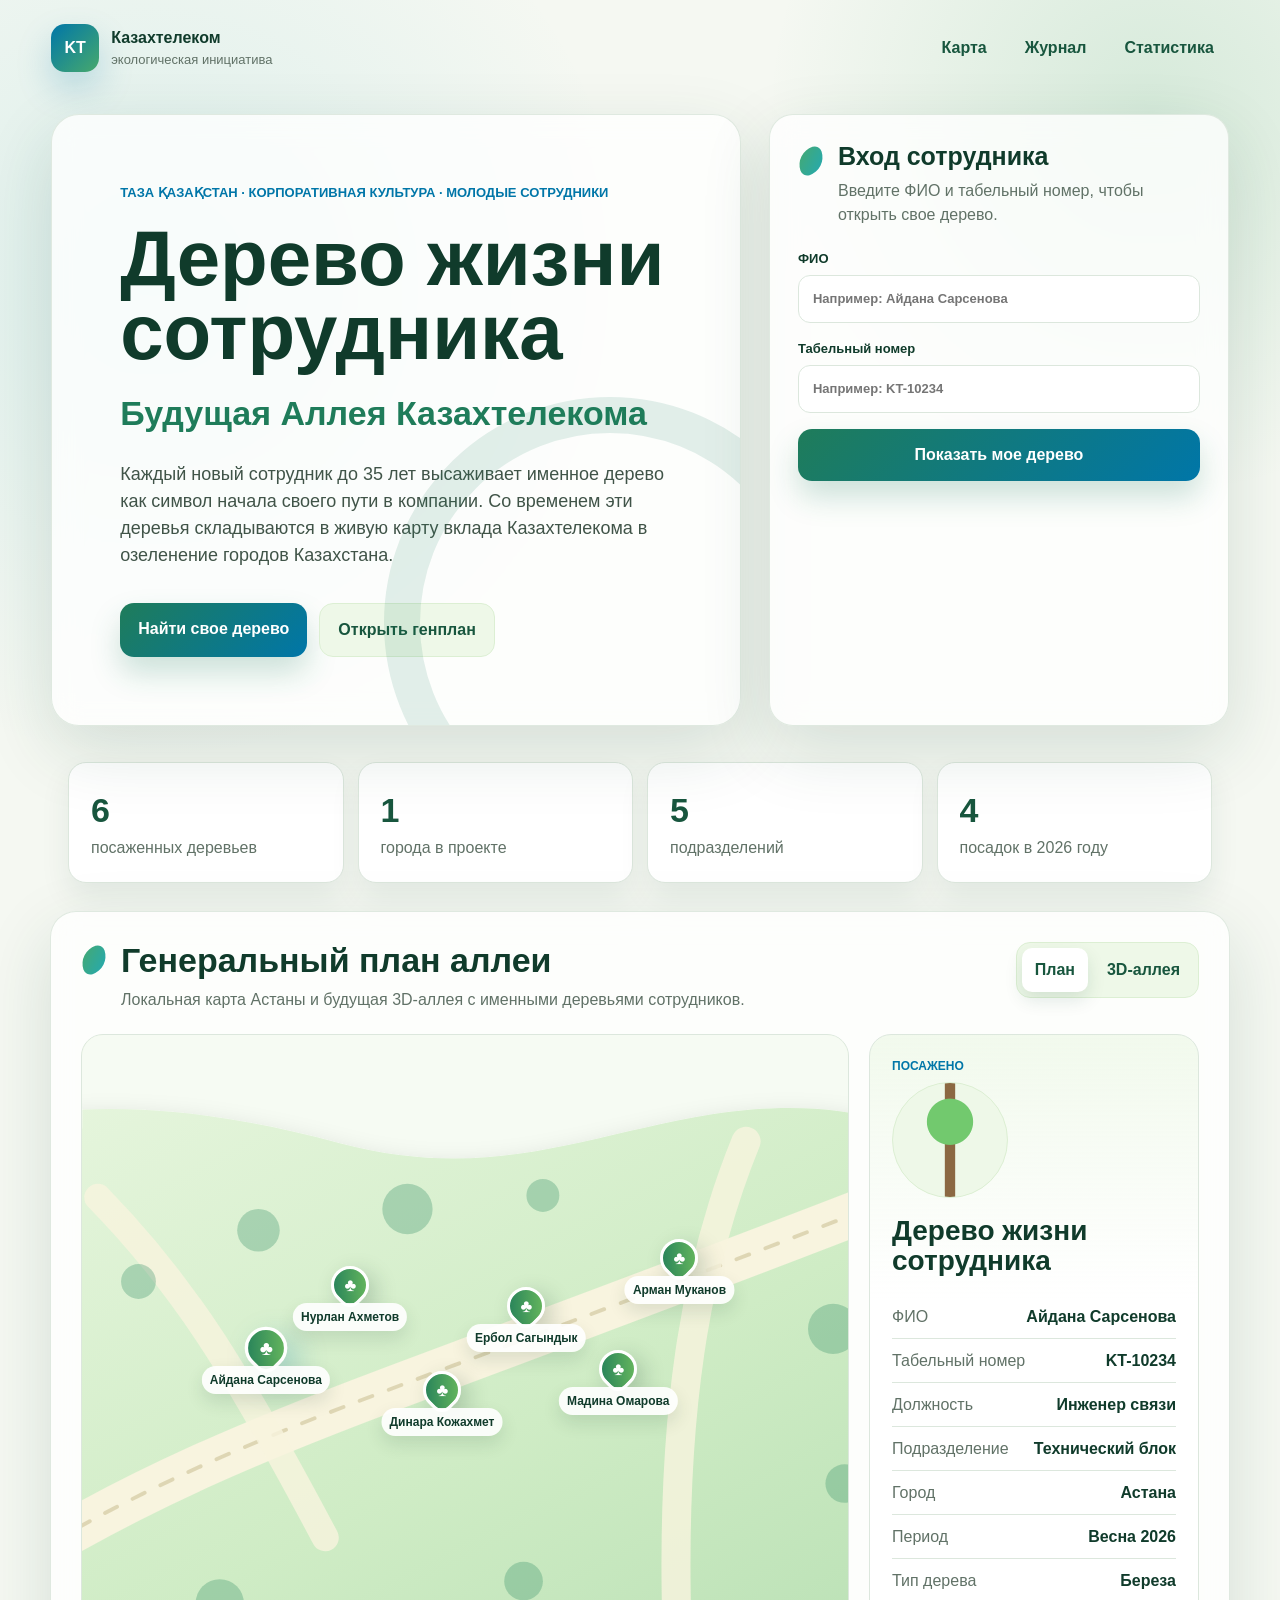
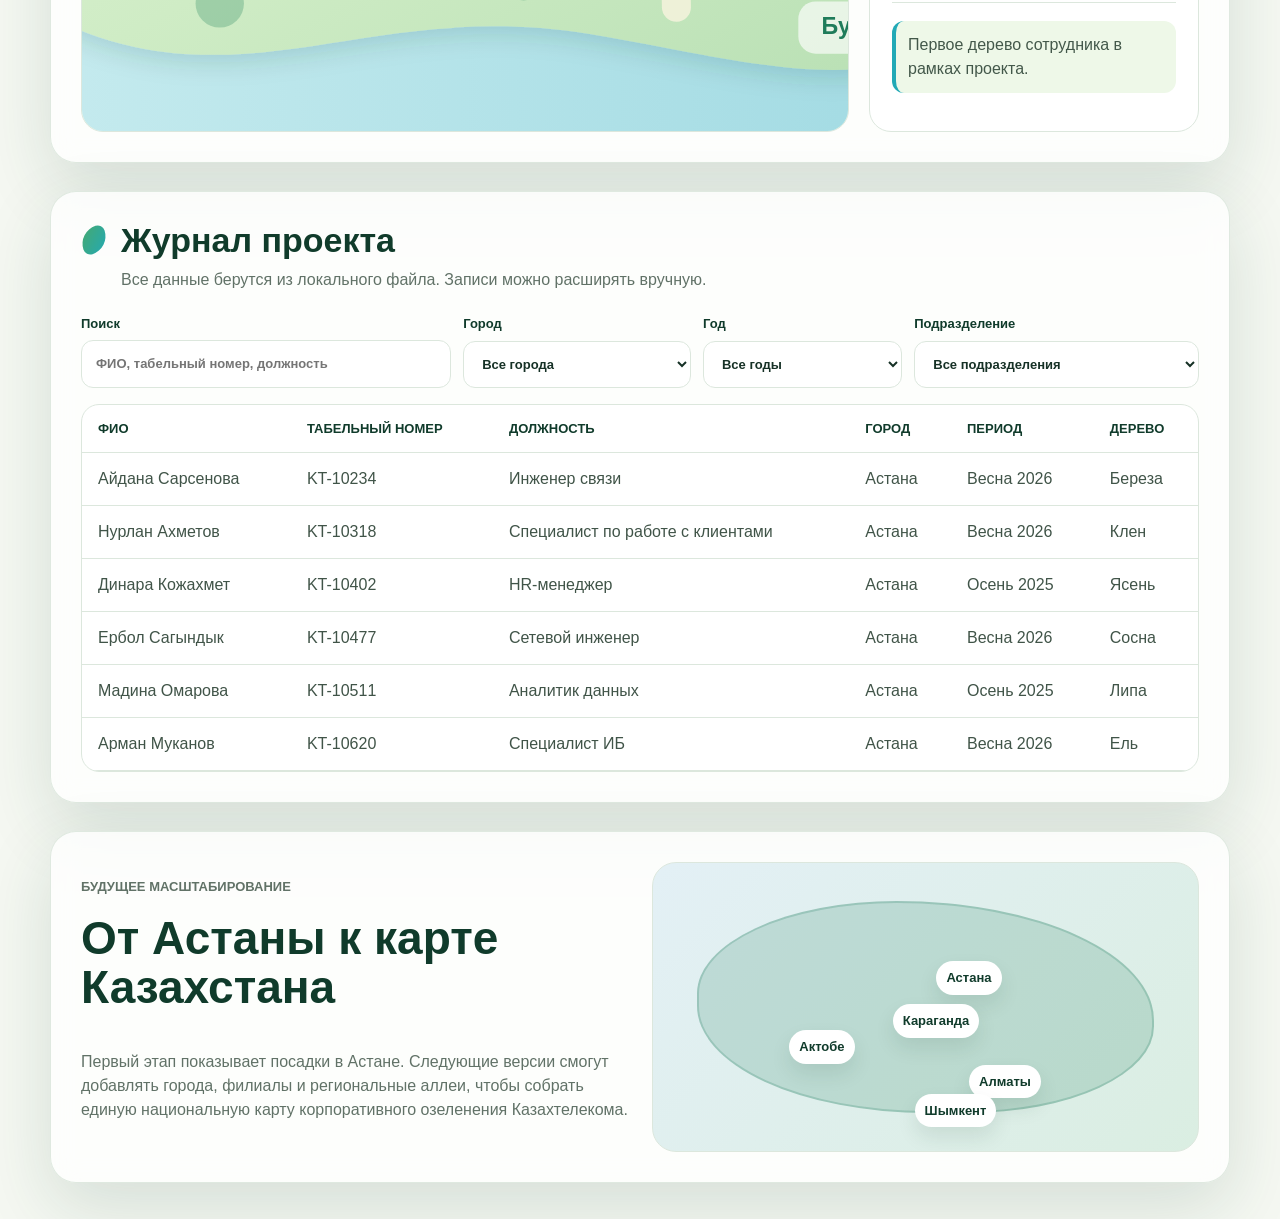
==== commit c670aeae: "Revert "Add local employee tree registration form" This reverts commit 54ac83797df79ce07b56531681a36" ====
--- a/index.html
+++ b/index.html
@@ -23,7 +23,6 @@
           </a>
 
           <div class="nav-actions">
-            <a href="#registration">Регистрация</a>
             <a href="#map">Карта</a>
             <a href="#journal">Журнал</a>
             <a href="#stats">Статистика</a>
@@ -42,8 +41,8 @@
             </p>
 
             <div class="hero-actions">
-              <a class="primary-action" href="#registration">Зарегистрировать дерево</a>
-              <a class="secondary-action" href="#login">Найти свое дерево</a>
+              <a class="primary-action" href="#login">Найти свое дерево</a>
+              <a class="secondary-action" href="#map">Открыть генплан</a>
             </div>
           </div>
 
@@ -78,7 +77,7 @@
         <section class="metrics" id="stats" aria-label="Статистика проекта">
           <article>
             <span id="totalTrees">0</span>
-            <p>деревьев в демо и этом браузере</p>
+            <p>посаженных деревьев</p>
           </article>
           <article>
             <span id="totalCities">0</span>
@@ -90,91 +89,8 @@
           </article>
           <article>
             <span id="currentYearTrees">0</span>
-            <p>посадок в <span id="currentYearLabel">2026</span> году</p>
-          </article>
-        </section>
-
-        <section class="registration-section" id="registration" aria-labelledby="registration-title">
-          <div class="registration-intro">
-            <p class="eyebrow">После посадки</p>
-            <h2 id="registration-title">Зарегистрировать свое дерево</h2>
-            <p>Расскажите о посаженном дереве и отметьте его примерное место на генплане Астаны. Запись сразу появится на карте и в журнале на этом устройстве.</p>
-            <p class="privacy-note">Это локальная регистрация: данные не отправляются организаторам автоматически и не публикуются на GitHub. Для передачи записи скачайте файл после сохранения.</p>
-          </div>
-
-          <div class="registration-form-wrap">
-            <form id="registrationForm" class="registration-form">
-              <label class="form-field full" for="registerName">
-                <span>ФИО сотрудника</span>
-                <input id="registerName" name="fullName" type="text" autocomplete="name" minlength="5" maxlength="120" placeholder="Фамилия Имя Отчество" required />
-              </label>
-              <label class="form-field" for="registerNumber">
-                <span>Табельный номер</span>
-                <input id="registerNumber" name="employeeNumber" type="text" autocomplete="off" maxlength="30" placeholder="Например: KT-10234" required />
-              </label>
-              <label class="form-field" for="registerPosition">
-                <span>Должность</span>
-                <input id="registerPosition" name="position" type="text" maxlength="100" placeholder="Ваша должность" required />
-              </label>
-              <label class="form-field" for="registerDepartment">
-                <span>Подразделение</span>
-                <input id="registerDepartment" name="department" type="text" maxlength="100" placeholder="Ваше подразделение" required />
-              </label>
-              <label class="form-field" for="registerCity">
-                <span>Город</span>
-                <select id="registerCity" name="city" required>
-                  <option value="Астана">Астана</option>
-                </select>
-              </label>
-              <label class="form-field" for="registerDate">
-                <span>Дата посадки</span>
-                <input id="registerDate" name="plantingDate" type="date" required />
-              </label>
-              <label class="form-field" for="registerTreeType">
-                <span>Вид дерева</span>
-                <select id="registerTreeType" name="treeType" required>
-                  <option value="">Выберите вид</option>
-                  <option value="Береза">Береза</option>
-                  <option value="Ель">Ель</option>
-                  <option value="Клен">Клен</option>
-                  <option value="Липа">Липа</option>
-                  <option value="Сосна">Сосна</option>
-                  <option value="Ясень">Ясень</option>
-                  <option value="Другое">Другое</option>
-                </select>
-              </label>
-
-              <div class="placement-field full">
-                <p class="field-title">Место дерева на схеме</p>
-                <p class="field-help">Нажмите на примерное место посадки. Для точной настройки используйте ползунки.</p>
-                <div class="registration-map" id="registrationMap">
-                  <img src="assets/maps/astana-plan.svg" alt="Схема будущей аллеи в Астане" />
-                  <span class="placement-pin" id="placementPin" aria-hidden="true">♣</span>
-                </div>
-                <div class="placement-ranges">
-                  <label for="positionX">По горизонтали <input id="positionX" name="positionX" type="range" min="5" max="95" value="50" /></label>
-                  <label for="positionY">По вертикали <input id="positionY" name="positionY" type="range" min="5" max="95" value="50" /></label>
-                </div>
-                <p id="placeCoordinates" class="field-help" aria-live="polite"></p>
-              </div>
-
-              <label class="confirmation full">
-                <input id="ageConfirmation" name="ageConfirmation" type="checkbox" required />
-                <span>Подтверждаю, что участвую в инициативе для новых сотрудников до 35 лет и указал данные своего посаженного дерева.</span>
-              </label>
-
-              <button class="registration-submit full" type="submit">Сохранить дерево</button>
-              <p id="registrationMessage" class="form-message full" role="status"></p>
-            </form>
-
-            <div id="registrationResult" class="registration-result" hidden>
-              <p>Дерево добавлено на карту этого браузера. Скачайте запись, чтобы передать ее организатору проекта.</p>
-              <div class="result-actions">
-                <button id="downloadRegistration" type="button">Скачать запись JSON</button>
-                <a href="#map">Посмотреть на плане</a>
-              </div>
-            </div>
-          </div>
+            <p>посадок в 2026 году</p>
+          </article>
         </section>
 
         <section class="workspace" id="map">
@@ -218,13 +134,8 @@
             <span class="leaf-dot"></span>
             <div>
               <h2>Журнал проекта</h2>
-              <p>Примеры из файла проекта и записи, сохраненные в этом браузере.</p>
-            </div>
-          </div>
-
-          <div class="journal-toolbar">
-            <span id="localRecordCount">Локальных записей: 0</span>
-            <button id="exportLocalRecords" type="button" disabled>Скачать мои записи JSON</button>
+              <p>Все данные берутся из локального файла. Записи можно расширять вручную.</p>
+            </div>
           </div>
 
           <div class="filters" aria-label="Фильтры журнала">
--- a/style.css
+++ b/style.css
@@ -56,7 +56,6 @@
 .topbar,
 .hero-grid,
 .metrics,
-.registration-section,
 .workspace,
 .journal-section,
 .future-section {
@@ -331,253 +330,6 @@
 .metrics p {
   color: var(--muted);
   margin-bottom: 0;
-}
-
-.metrics p span {
-  display: inline;
-  color: inherit;
-  font-size: inherit;
-  font-weight: inherit;
-}
-
-.registration-section {
-  display: grid;
-  grid-template-columns: minmax(270px, 0.74fr) minmax(0, 1.26fr);
-  overflow: hidden;
-  margin-top: 28px;
-  border: 1px solid var(--line);
-  border-radius: 26px;
-  background: #fff;
-  box-shadow: var(--shadow);
-}
-
-.registration-intro {
-  position: relative;
-  overflow: hidden;
-  background: linear-gradient(155deg, var(--green-900), var(--green-700));
-  color: #fff;
-  padding: clamp(26px, 4vw, 46px);
-}
-
-.registration-intro::after {
-  content: "";
-  position: absolute;
-  right: -90px;
-  bottom: -130px;
-  width: 320px;
-  height: 320px;
-  border: 30px solid rgba(255, 255, 255, 0.1);
-  border-radius: 50%;
-}
-
-.registration-intro .eyebrow {
-  color: #a9ece6;
-}
-
-.registration-intro h2 {
-  font-size: clamp(30px, 4vw, 48px);
-  line-height: 1.08;
-  margin-bottom: 20px;
-}
-
-.registration-intro p {
-  max-width: 420px;
-}
-
-.privacy-note {
-  position: relative;
-  z-index: 1;
-  margin-top: 30px;
-  border-left: 3px solid #a9ece6;
-  padding-left: 14px;
-  color: #dcefe7;
-  font-size: 14px;
-}
-
-.registration-form-wrap {
-  padding: clamp(24px, 4vw, 42px);
-}
-
-.registration-form {
-  display: grid;
-  grid-template-columns: repeat(2, minmax(0, 1fr));
-  gap: 18px;
-}
-
-.registration-form .full {
-  grid-column: 1 / -1;
-}
-
-.form-field {
-  display: grid;
-  align-content: start;
-  gap: 7px;
-  color: var(--green-900);
-  font-size: 13px;
-  font-weight: 800;
-}
-
-.form-field input,
-.form-field select {
-  width: 100%;
-  min-width: 0;
-  border: 1px solid var(--line);
-  border-radius: 12px;
-  background: #fff;
-  color: var(--text);
-  padding: 12px 14px;
-  outline: none;
-}
-
-.form-field input:focus,
-.form-field select:focus {
-  border-color: var(--telecom-cyan);
-  box-shadow: 0 0 0 4px rgba(34, 169, 182, 0.14);
-}
-
-.field-title {
-  margin-bottom: 3px;
-  color: var(--green-900);
-  font-size: 13px;
-  font-weight: 800;
-}
-
-.field-help {
-  margin-bottom: 12px;
-  color: var(--muted);
-  font-size: 13px;
-}
-
-.registration-map {
-  position: relative;
-  height: 250px;
-  overflow: hidden;
-  border: 1px solid var(--line);
-  border-radius: 16px;
-  background: var(--green-100);
-  cursor: crosshair;
-}
-
-.registration-map img {
-  display: block;
-  width: 100%;
-  height: 100%;
-  object-fit: cover;
-  pointer-events: none;
-}
-
-.placement-pin {
-  position: absolute;
-  z-index: 1;
-  display: grid;
-  width: 38px;
-  height: 38px;
-  place-items: center;
-  border: 3px solid #fff;
-  border-radius: 50%;
-  background: var(--telecom-blue);
-  color: #fff;
-  font-size: 22px;
-  box-shadow: 0 7px 18px rgba(16, 59, 43, 0.28);
-  transform: translate(-50%, -50%);
-  cursor: crosshair;
-}
-
-.placement-ranges {
-  display: grid;
-  grid-template-columns: 1fr 1fr;
-  gap: 18px;
-  margin-top: 14px;
-}
-
-.placement-ranges label {
-  display: grid;
-  gap: 5px;
-  color: var(--green-900);
-  font-size: 13px;
-  font-weight: 700;
-}
-
-.placement-ranges input {
-  width: 100%;
-  accent-color: var(--green-700);
-}
-
-.confirmation {
-  display: flex;
-  align-items: flex-start;
-  gap: 10px;
-  color: #405448;
-  font-size: 14px;
-}
-
-.confirmation input {
-  width: 18px;
-  height: 18px;
-  flex: 0 0 auto;
-  margin: 2px 0 0;
-  accent-color: var(--green-700);
-}
-
-.registration-submit,
-.registration-result button,
-.journal-toolbar button {
-  border: 0;
-  border-radius: 12px;
-  background: var(--green-700);
-  color: #fff;
-  cursor: pointer;
-  font-weight: 800;
-  padding: 12px 16px;
-}
-
-.registration-submit:hover,
-.registration-result button:hover,
-.journal-toolbar button:hover:not(:disabled) {
-  background: var(--green-800);
-}
-
-.registration-result {
-  margin-top: 18px;
-  border-left: 4px solid var(--telecom-cyan);
-  border-radius: 12px;
-  background: var(--green-100);
-  padding: 16px;
-}
-
-.registration-result[hidden] {
-  display: none;
-}
-
-.registration-result p {
-  margin-bottom: 12px;
-}
-
-.result-actions {
-  display: flex;
-  flex-wrap: wrap;
-  align-items: center;
-  gap: 14px;
-}
-
-.result-actions a {
-  color: var(--telecom-blue);
-  font-weight: 800;
-}
-
-.journal-toolbar {
-  display: flex;
-  align-items: center;
-  justify-content: space-between;
-  gap: 12px;
-  margin-bottom: 18px;
-  color: var(--muted);
-  font-size: 14px;
-}
-
-.journal-toolbar button:disabled {
-  opacity: 0.45;
-  cursor: not-allowed;
 }
 
 .workspace,
@@ -839,21 +591,6 @@
   padding: 12px;
 }
 
-.local-record-note {
-  color: var(--telecom-blue);
-  font-size: 13px;
-  font-weight: 700;
-}
-
-.delete-local-tree {
-  border: 1px solid #d6b3ad;
-  border-radius: 10px;
-  background: #fff;
-  color: #8c3d36;
-  cursor: pointer;
-  padding: 9px 12px;
-}
-
 .filters {
   display: grid;
   grid-template-columns: 1.3fr 0.8fr 0.7fr 1fr;
@@ -957,7 +694,6 @@
 @media (max-width: 940px) {
   .hero-grid,
   .map-layout,
-  .registration-section,
   .future-section {
     grid-template-columns: 1fr;
   }
@@ -992,16 +728,6 @@
     grid-template-columns: 1fr;
   }
 
-  .registration-form,
-  .placement-ranges {
-    grid-template-columns: 1fr;
-  }
-
-  .journal-toolbar {
-    align-items: flex-start;
-    flex-direction: column;
-  }
-
   .map-panel,
   .alley-panel {
     min-height: 430px;
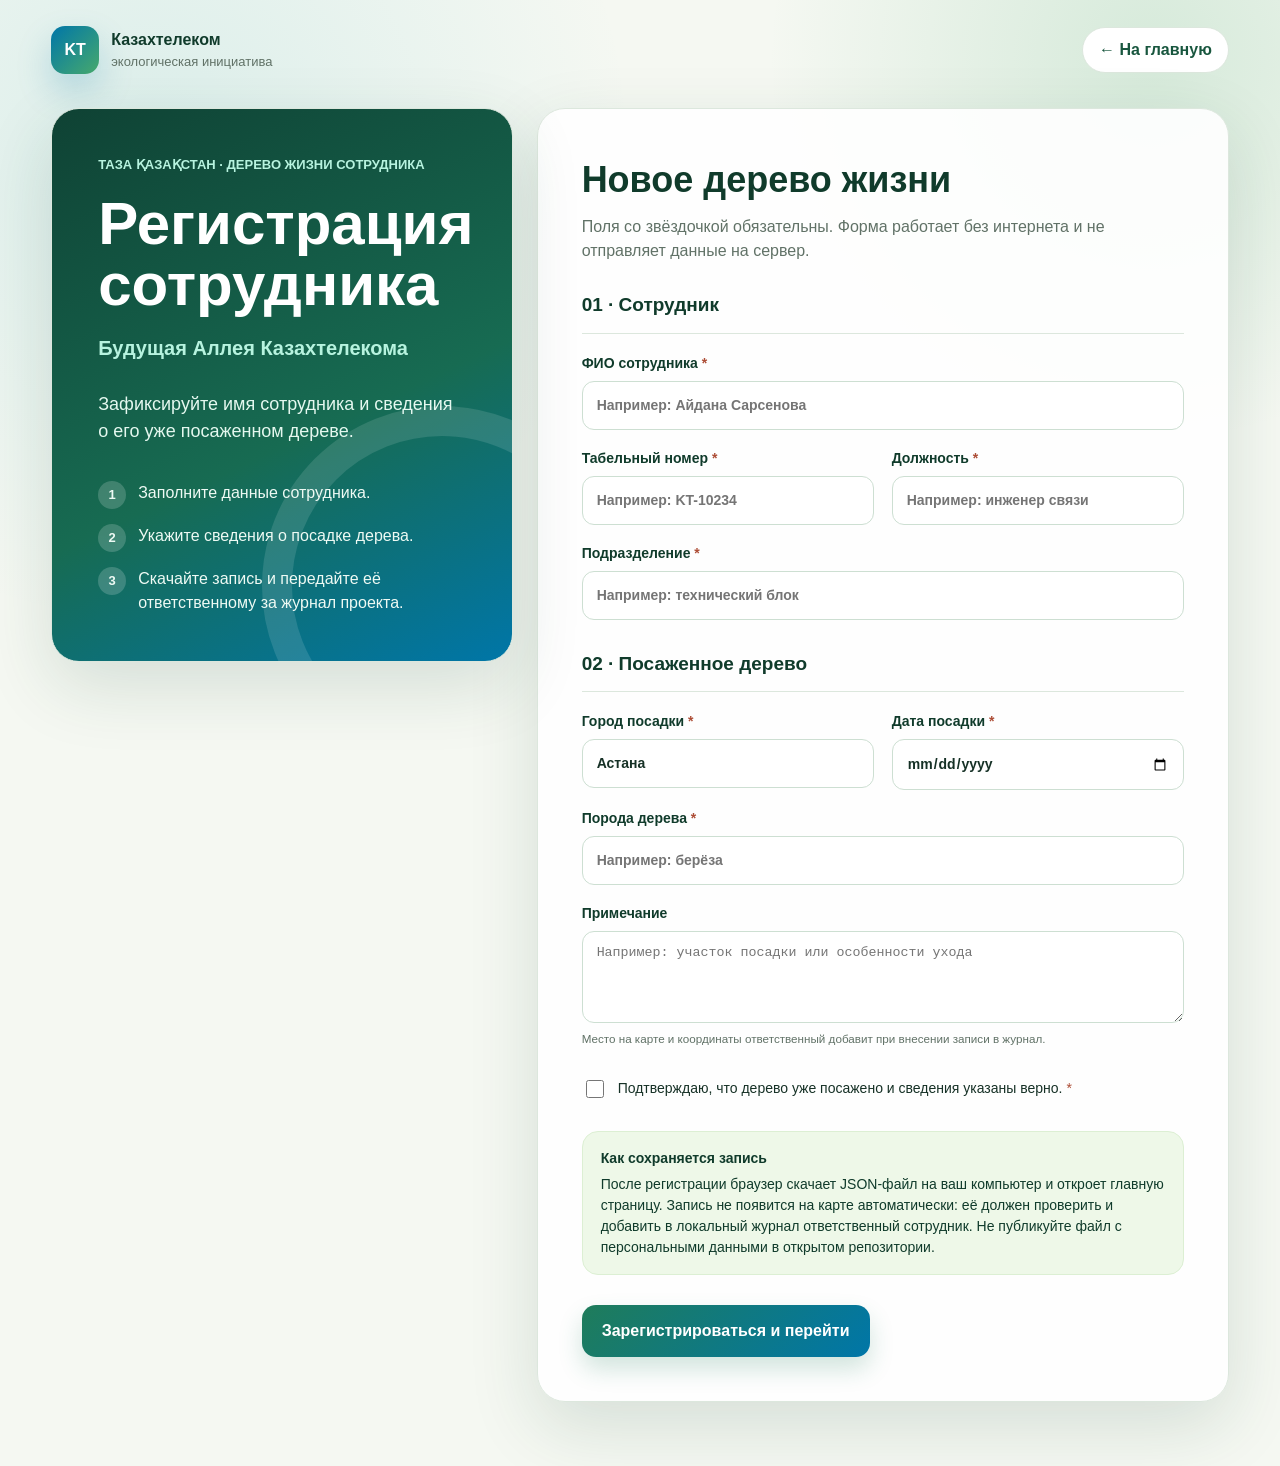
==== commit 07a58efc: "Show employee registration before main site" ====
--- a/index.html
+++ b/index.html
@@ -8,6 +8,22 @@
       name="description"
       content="Локальный внутренний сайт проекта «Дерево жизни сотрудника» для Будущей Аллеи Казахтелекома."
     />
+    <script>
+      (() => {
+        const registrationKey = "kt-tree-alley-registered-v1";
+        let registered = new URLSearchParams(window.location.search).get("registered") === "1";
+        try {
+          if (registered) {
+            localStorage.setItem(registrationKey, "1");
+          } else {
+            registered = localStorage.getItem(registrationKey) === "1";
+          }
+        } catch (error) {
+          // При открытии через file:// хранилище может быть недоступно.
+        }
+        if (!registered) window.location.replace("register.html");
+      })();
+    </script>
     <link rel="stylesheet" href="style.css" />
   </head>
   <body>
